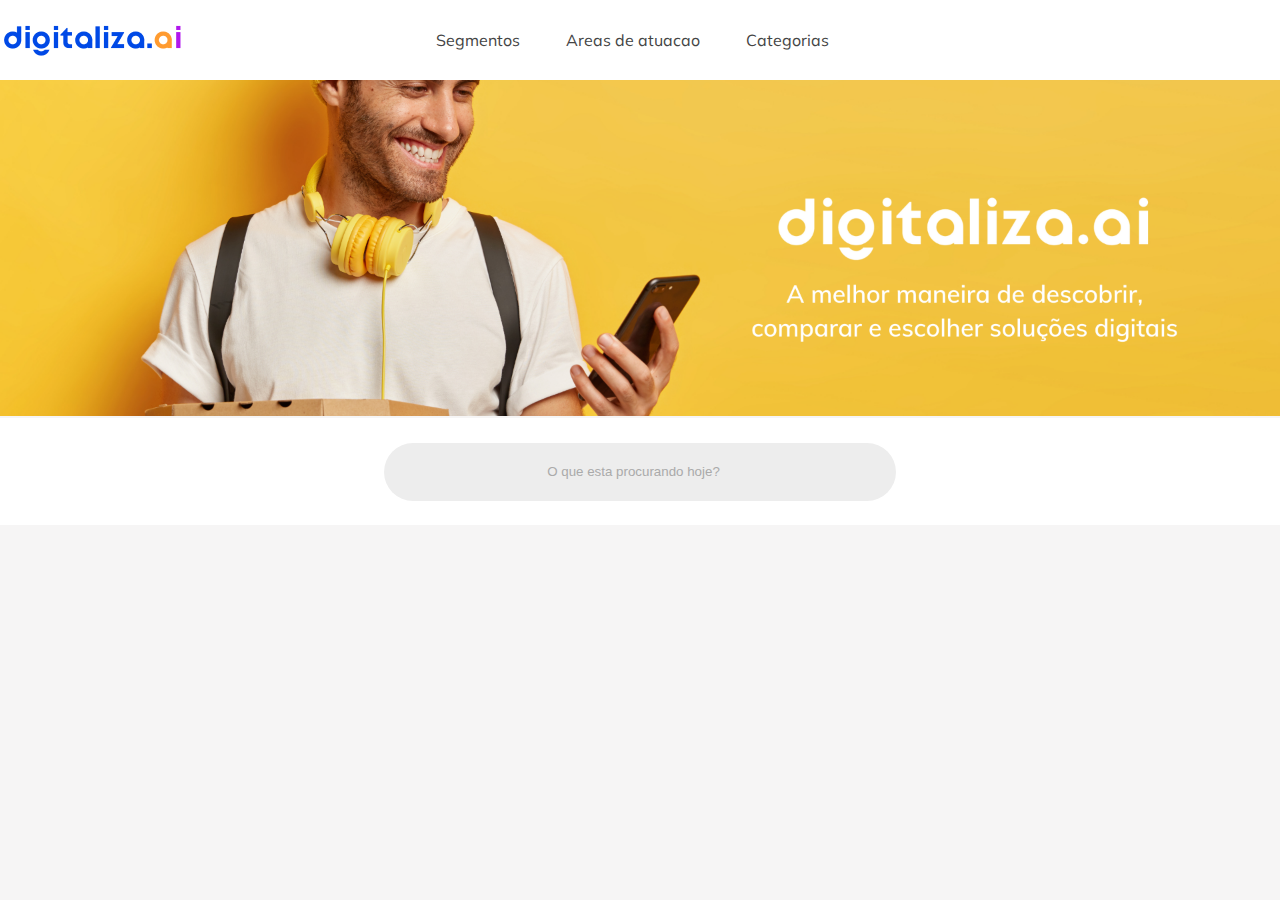
==== index.html @ 350371de "commit inicial" ====
<!DOCTYPE html>
<html lang="en">

<head>
    <meta charset="UTF-8">
    <meta http-equiv="X-UA-Compatible" content="IE=edge">
    <meta name="viewport" content="width=device-width, initial-scale=1.0">
    <title>Home | Digitaliza</title>

    <!-- Link Styles -->
    <link rel="stylesheet" href="reset.css">
    <link rel="stylesheet" href="styles.css">
    <link rel="stylesheet" href="assets/fontawesome/all.css">
    <!-- Fim Link Styles -->

    <!-- Link Google Fonts -->
    <link rel="preconnect" href="https://fonts.googleapis.com">
    <link rel="preconnect" href="https://fonts.gstatic.com" crossorigin>
    <link href="https://fonts.googleapis.com/css2?family=Mulish:wght@300;400;500;600;700&display=swap" rel="stylesheet">
    <link href="https://fonts.googleapis.com/icon?family=Material+Icons" rel="stylesheet">
    <link rel="stylesheet" href="https://cdnjs.cloudflare.com/ajax/libs/font-awesome/6.1.1/css/all.min.css"
        integrity="sha512-KfkfwYDsLkIlwQp6LFnl8zNdLGxu9YAA1QvwINks4PhcElQSvqcyVLLD9aMhXd13uQjoXtEKNosOWaZqXgel0g=="
        crossorigin="anonymous" referrerpolicy="no-referrer" />
    <!-- Link Google Fonts -->

</head>

<body>
    <header>

        <div class="header-top">

            <div class="container">
                <a class="header__logo" href="#"><img src="assets/img/Logo Digitaliza.ai.png" alt=""></a>
                <div class="nav">
                    <h2 class="nav__item">Segmentos</h2>
                    <h2 class="nav__item">Areas de atuacao</h2>
                    <h2 class="nav__item">Categorias</h2>
                </div>

                <div class="menu-usuario">
                    <a href="#" class="menu-usuario__item">
                        <i class=" fa-regular fa-heart"></i></a>
                    <a href="#" class="menu-usuario__item">
                        <i class="fa-regular fa-user"></i></a>
                    <a href="#" class="menu-usuario__item">
                        <i class="fa-solid fa-cart-arrow-down"></i>
                    </a>
                </div>

            </div>
        </div>

    </header>
    <main>
        <div class="hero">
            <img class="hero__imagem" src="assets/img/Hero.png" alt="hero Digitaliza">
        </div>
        <div class="barra-de-busca">
            <input class="barra-de-busca__input" type="search" placeholder="O que esta procurando hoje?" name="busca"
                id="busca">
        </div>
    </main>
</body>

</html>
---- styles.css ----
body {
    font-family: "Mulish", sans-serif;
    font-weight: 400;
    color: var(--cor-fonte-principal);
    background-color: var(--cor-bg);
}
 /* Variavis CSS */
:root {
   
    --cor-bg: #F6F5F5;
    --cor-fonte-principal: #444444;
    --branco: #ffffff;
    --roxo: #B116ED;
    --laranja: #EC994B;
    --azul: #0049E6;
    --cinza-barra-de-busca:#EDEDED;
    --cinza-placeholder:#aaaaaa;
}
/* Fim Variavis CSS */

.header-top {
    display: flex;
    align-items: center;
    justify-content: space-between;
    background-color: var(--branco);
    height: 80px;

}

.container {
    display: flex;
    width: 1400px;
    align-items: center;
    justify-content: center;
    margin: 0  auto;
}


/* NAVEGACAO */
.nav {
    display: flex;
    align-items: center;
    justify-content: center;
    margin: 0 auto;
}

.nav__item {
    margin: 0 15px;
    
}

.nav__item:hover {
    cursor: pointer;
    color: var(--laranja);
}

.nav__item::after {
    font: var(--fa-font-solid);
    content: "\f0d7";
    margin-left: 8px;
    color: #6d6d6d;
}

.nav__item:hover::after {
    color: var(--roxo);
}
/* FIM NAVEGACAO */

/* FIM MENU-USUARIO */
.menu-usuario {
    display: flex;
    justify-content: space-evenly;
    width: 187px;
}

.menu-usuario a {
    color: var(--cor-fonte-principal);
}

.menu-usuario a:hover:first-child {
    color: var(--laranja);
}
.menu-usuario a:hover{
    color: var(--azul);
}
.menu-usuario a:hover:last-child{
    color: var(--roxo);
}
/* FIM MENU-USUARIO */

/* HERO */
.hero__imagem{
    width: 100vw;
   /* size: 100%; */
}
/* FIM HERO */

/* BARRA DE BUSCA */
.barra-de-busca {
        background-color: var(--branco);
        height: 107px;
        /* max-height: 107px; */
        display: flex;
}

.barra-de-busca__input {
    text-align: center;
    /* width: 543px; */
    width: 40vw;
    /* height: 58px; */
    height: 3.625rem;
    margin: auto;
    color: var(--cor-fonte-principal);
    background: var(--cinza-barra-de-busca);
    border-radius: 100px;
    border: none;
}

.barra-de-busca__input:hover{
/* cursor: pointer; */
}

.barra-de-busca__input::placeholder {
    color: var(--cinza-placeholder);
}

.barra-de-busca__input:hover::placeholder {
    font-size: 110%;
}
/* FIMBARRA DE BUSCA */
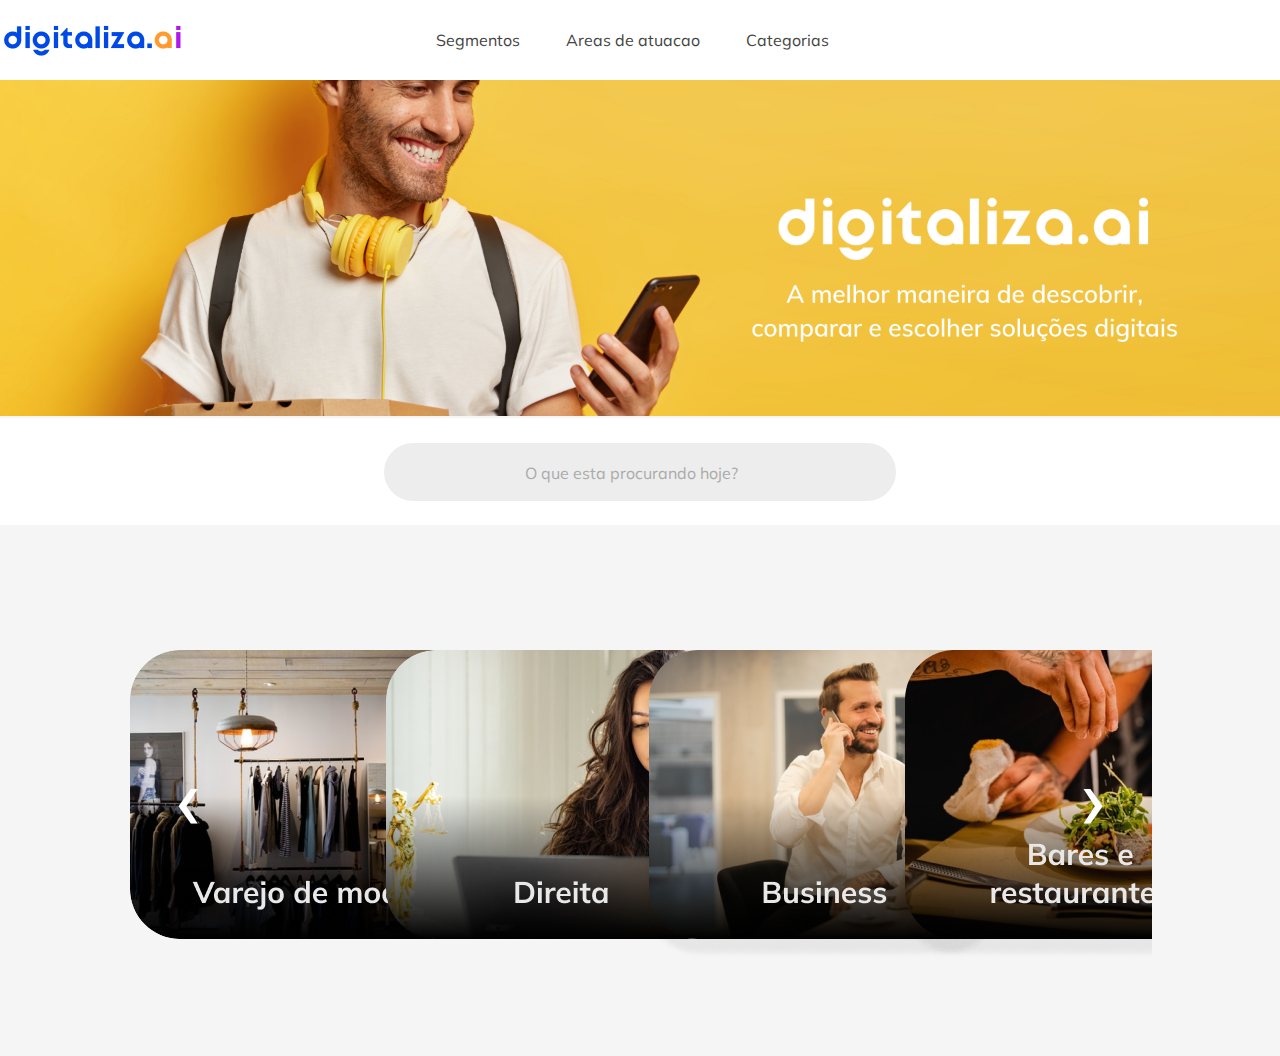
==== commit 90517ffb: "Fiz carrossel 1" ====
--- a/index.html
+++ b/index.html
@@ -60,6 +60,68 @@
             <input class="barra-de-busca__input" type="search" placeholder="O que esta procurando hoje?" name="busca"
                 id="busca">
         </div>
+
+        <!-- CARROSSEL 1 -->
+        <div class="wrapper">
+            <section id="section1">
+                <a href="#section3" class="arrow__btn">‹</a>
+                <div class="item">
+                    <img src="assets/img/Group 10.png" alt="">
+                </div>
+                <div class="item">
+                    <img src="assets/img/Group 11.png" alt="">
+                </div>
+                <div class="item">
+                    <img src="assets/img/Group 12.png" alt="">
+                </div>
+                <div class="item">
+                    <img src="assets/img/Group 8.png" alt="">
+                </div>
+                <div class="item">
+                    <img src="assets/img/Group 9.png" alt="">
+                </div>
+                <a href="#section2" class="arrow__btn">›</a>
+            </section>
+            <section id="section2">
+                <a href="#section1" class="arrow__btn">‹</a>
+                <div class="item">
+                    <img src="assets/img/Group 13.png" alt="">
+                </div>
+                <div class="item">
+                    <img src="assets/img/Group 13.png" alt="">
+                </div>
+                <div class="item">
+                    <img src="assets/img/Group 13.png" alt="">
+                </div>
+                <div class="item">
+                    <img src="assets/img/Group 13.png" alt="">
+                </div>
+                <div class="item">
+                    <img src="assets/img/Group 13.png" alt="">
+                </div>
+                <a href="#section3" class="arrow__btn">›</a>
+            </section>
+            <section id="section3">
+                <a href="#section2" class="arrow__btn">‹</a>
+                <div class="item">
+                    <img src="assets/img/Group 14.png" alt="">
+                </div>
+                <div class="item">
+                    <img src="assets/img/Group 14.png" alt="">
+                </div>
+                <div class="item">
+                    <img src="assets/img/Group 14.png" alt="">
+                </div>
+                <div class="item">
+                    <img src="assets/img/Group 14.png" alt="">
+                </div>
+                <div class="item">
+                    <img src="assets/img/Group 14.png" alt="">
+                </div>
+                <a href="#section1" class="arrow__btn">›</a>
+            </section>
+        </div>
+        <!-- FIM CARROSSEL 1 -->
     </main>
 </body>
 
--- a/styles.css
+++ b/styles.css
@@ -1,3 +1,6 @@
+html {
+    scroll-behavior: smooth;
+}
 body {
     font-family: "Mulish", sans-serif;
     font-weight: 400;
@@ -6,7 +9,8 @@
 }
  /* Variavis CSS */
 :root {
-   
+    
+    --fonte-principal: font-family: "Mulish", sans-serif;
     --cor-bg: #F6F5F5;
     --cor-fonte-principal: #444444;
     --branco: #ffffff;
@@ -78,10 +82,10 @@
 }
 
 .menu-usuario a:hover:first-child {
-    color: var(--laranja);
+    color: var(--azul);
 }
 .menu-usuario a:hover{
-    color: var(--azul);
+    color: var(--laranja);
 }
 .menu-usuario a:hover:last-child{
     color: var(--roxo);
@@ -114,17 +118,81 @@
     background: var(--cinza-barra-de-busca);
     border-radius: 100px;
     border: none;
+    font-family: var(--fonte-principal);
+    font-size: 1.2rem;
 }
 
-.barra-de-busca__input:hover{
-/* cursor: pointer; */
-}
 
 .barra-de-busca__input::placeholder {
+    font-family: var(--fonte-principal);
     color: var(--cinza-placeholder);
+    font-size: 1rem;
 }
 
 .barra-de-busca__input:hover::placeholder {
-    font-size: 110%;
+    font-size: 1.2rem;
 }
-/* FIMBARRA DE BUSCA */+/* FIMBARRA DE BUSCA */
+
+/* CARROSSEL 1 */
+.wrapper {
+    width: 80vw;
+    margin: 0 auto;
+    display: grid;
+    grid-template-columns: repeat(3, 100%);
+    overflow: hidden;
+    scroll-behavior: smooth;
+    margin-top: 30px;
+    padding: 15px 0;
+   }
+   .wrapper section {
+    width: 100%;
+    position: relative;
+    display: grid;
+    grid-template-columns: repeat(5, 25%);
+    margin: 80px 0;
+   }
+   .wrapper section .item {
+    padding: 0 2px;
+    transition: 250ms all;
+    border-radius: 50px;
+   }
+
+.wrapper section .item img {
+    border-radius: 50px;
+}
+
+   .wrapper section .item:hover {
+    /* padding: 0 16px; */
+    transform: scale(1.05);
+    cursor: pointer;
+   }
+   .wrapper section a {
+    position: absolute;
+    color: #fff;
+    text-decoration: none;
+    font-size: 6em;
+    background: black;
+    width: 80px;
+    padding: 20px;
+    text-align: center;
+    z-index: 1;
+   }
+   .wrapper section a:nth-of-type(1) {
+    top: 25%;
+    bottom: 0;
+    left: 0;
+    background: transparent;
+   }
+   .wrapper section a:nth-of-type(2) {
+    top: 25%;
+    bottom: 0;
+    right: 0;
+    background: transparent;
+   }
+   @media only screen and (max-width: 600px) {
+    a.arrow__btn {
+    display: none;
+    }
+   }
+/* FIM CARROSSEL 1 */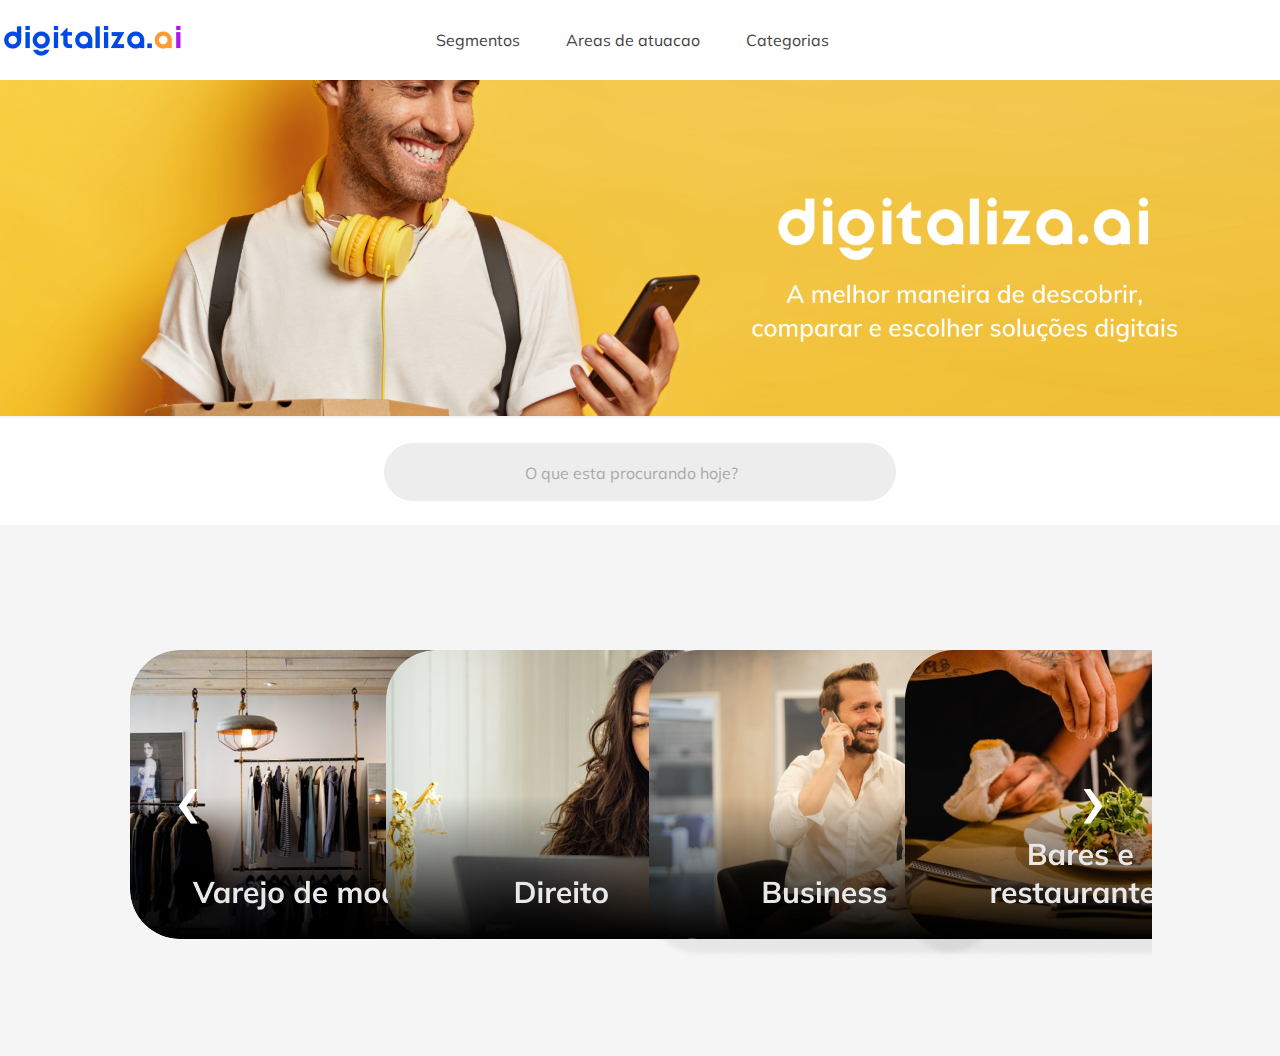
==== commit 87dbf1d5: "space" ====
--- a/index.html
+++ b/index.html
@@ -123,6 +123,7 @@
         </div>
         <!-- FIM CARROSSEL 1 -->
     </main>
+
 </body>
 
 </html>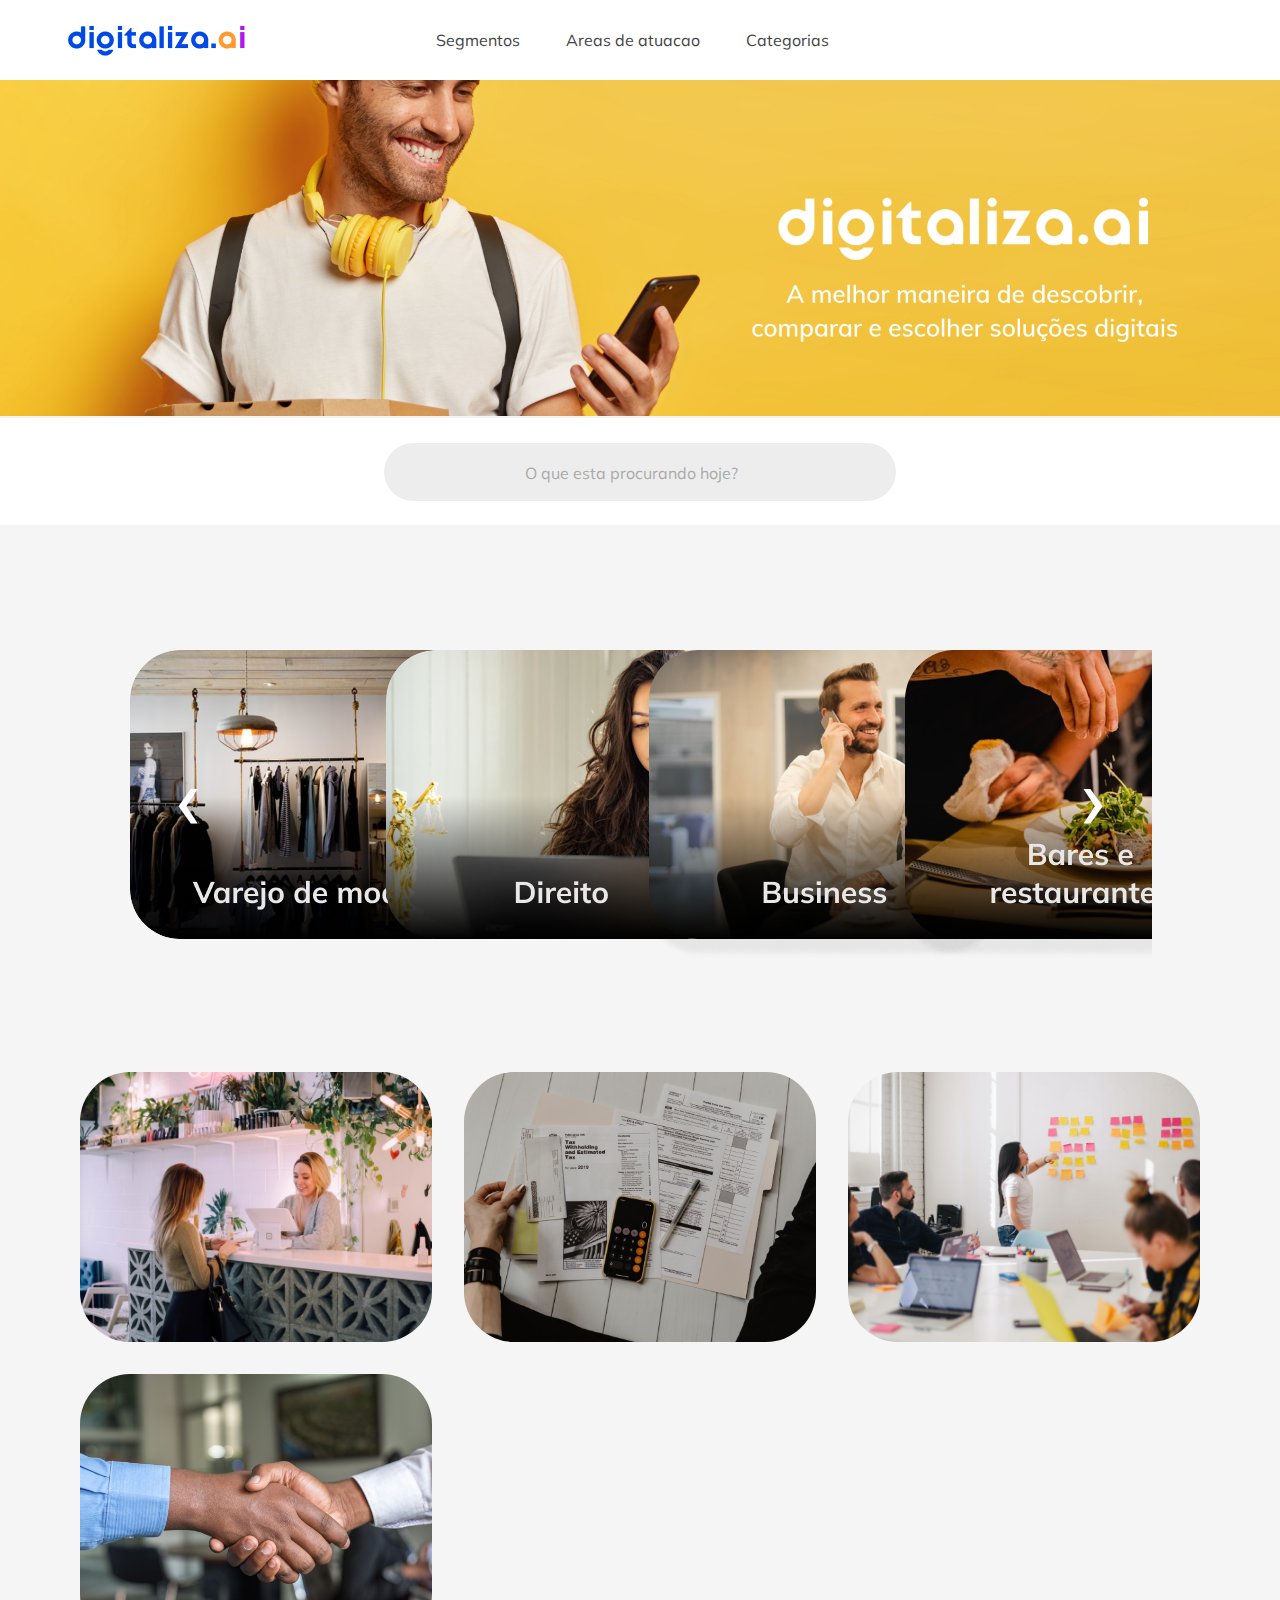
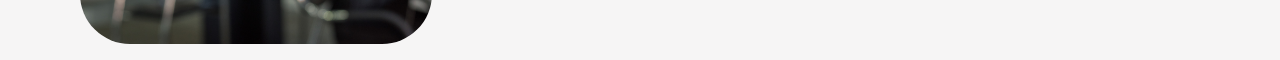
==== commit 21b52aea: "Fiz Carrossel 2" ====
--- a/index.html
+++ b/index.html
@@ -122,8 +122,35 @@
             </section>
         </div>
         <!-- FIM CARROSSEL 1 -->
+        <!--  CARROSSEL 2 -->
+        <div class="container">
+            <div class="panel " style="background-image: url('assets/img/foto_vendas.jpg');">
+                <h3>Vendas</h3>
+            </div>
+            <div class="panel " style="background-image: url('assets/img/foto_contabilidade.jpg');">
+                <h3>Contabilidade</h3>
+            </div>
+            <div class="panel " style="background-image: url('assets/img/foto_marketing.jpg');">
+                <h3>Marketing</h3>
+            </div>
+
+
+            <div class="container">
+                <div class="panel " style="background-image: url('assets/img/foto_rh.jpg');">
+                    <h3>Recursos Humanos</h3>
+                </div>
+                <div class="panel " style="background-image: url('assets/img/foto_tecnologia.jpg');">
+                    <h3>Tecnologia</h3>
+                </div>
+                <div class="panel " style="background-image: url('assets/img/foto_hotel.jpg');">
+                    <h3>Hotelaria</h3>
+                </div>
+            </div>
+            <!-- FIM CARROSSEL 2 -->
+
     </main>
 
+    <script src="main.js"></script>
 </body>
 
 </html>--- a/styles.css
+++ b/styles.css
@@ -50,7 +50,7 @@
 
 .nav__item {
     margin: 0 15px;
-    
+    transition: all 250ms;
 }
 
 .nav__item:hover {
@@ -79,6 +79,7 @@
 
 .menu-usuario a {
     color: var(--cor-fonte-principal);
+    transition: all 250ms;
 }
 
 .menu-usuario a:hover:first-child {
@@ -120,6 +121,7 @@
     border: none;
     font-family: var(--fonte-principal);
     font-size: 1.2rem;
+    transition: all 250ms;
 }
 
 
@@ -127,10 +129,12 @@
     font-family: var(--fonte-principal);
     color: var(--cinza-placeholder);
     font-size: 1rem;
+    transition: all 250ms;
 }
 
 .barra-de-busca__input:hover::placeholder {
     font-size: 1.2rem;
+    transition: all 250ms;
 }
 /* FIMBARRA DE BUSCA */
 
@@ -195,4 +199,52 @@
     display: none;
     }
    }
-/* FIM CARROSSEL 1 */+/* FIM CARROSSEL 1 */
+/*  CARROSSEL 2 */
+.container {
+    display: flex;
+    flex-wrap: wrap;
+    width: 90vw;;
+}
+.panel {
+    background-size: cover;
+    background-position: center;
+    background-repeat: no-repeat;
+    height: 30vh;
+    border-radius: 50px;
+    color: #fff;
+    cursor: pointer;
+    flex: 3;
+    margin: 16px;
+    position: relative;
+    transition: flex 0.7s ease-in;
+}
+
+.panel h3 {
+    font-size: 32px;
+    position: absolute;
+    bottom: 20px;
+    left: 20px;
+    margin: 0;
+    opacity: 0;
+    text-shadow: 2px 2px 16px #1f1f1f;
+}
+.panel.active {
+    flex: 5;
+}
+.panel.active h3 {
+    opacity: 1;
+    transition: opacity 0.3s ease-in 0.4s;
+}
+
+@media(max-width: 480px) {
+    .container {
+        width: 100vw;
+    }
+
+    .panel:nth-of-type(4),
+    .panel:nth-of-type(5) {
+        display: none;
+    }
+}
+/*  CARROSSEL 2 */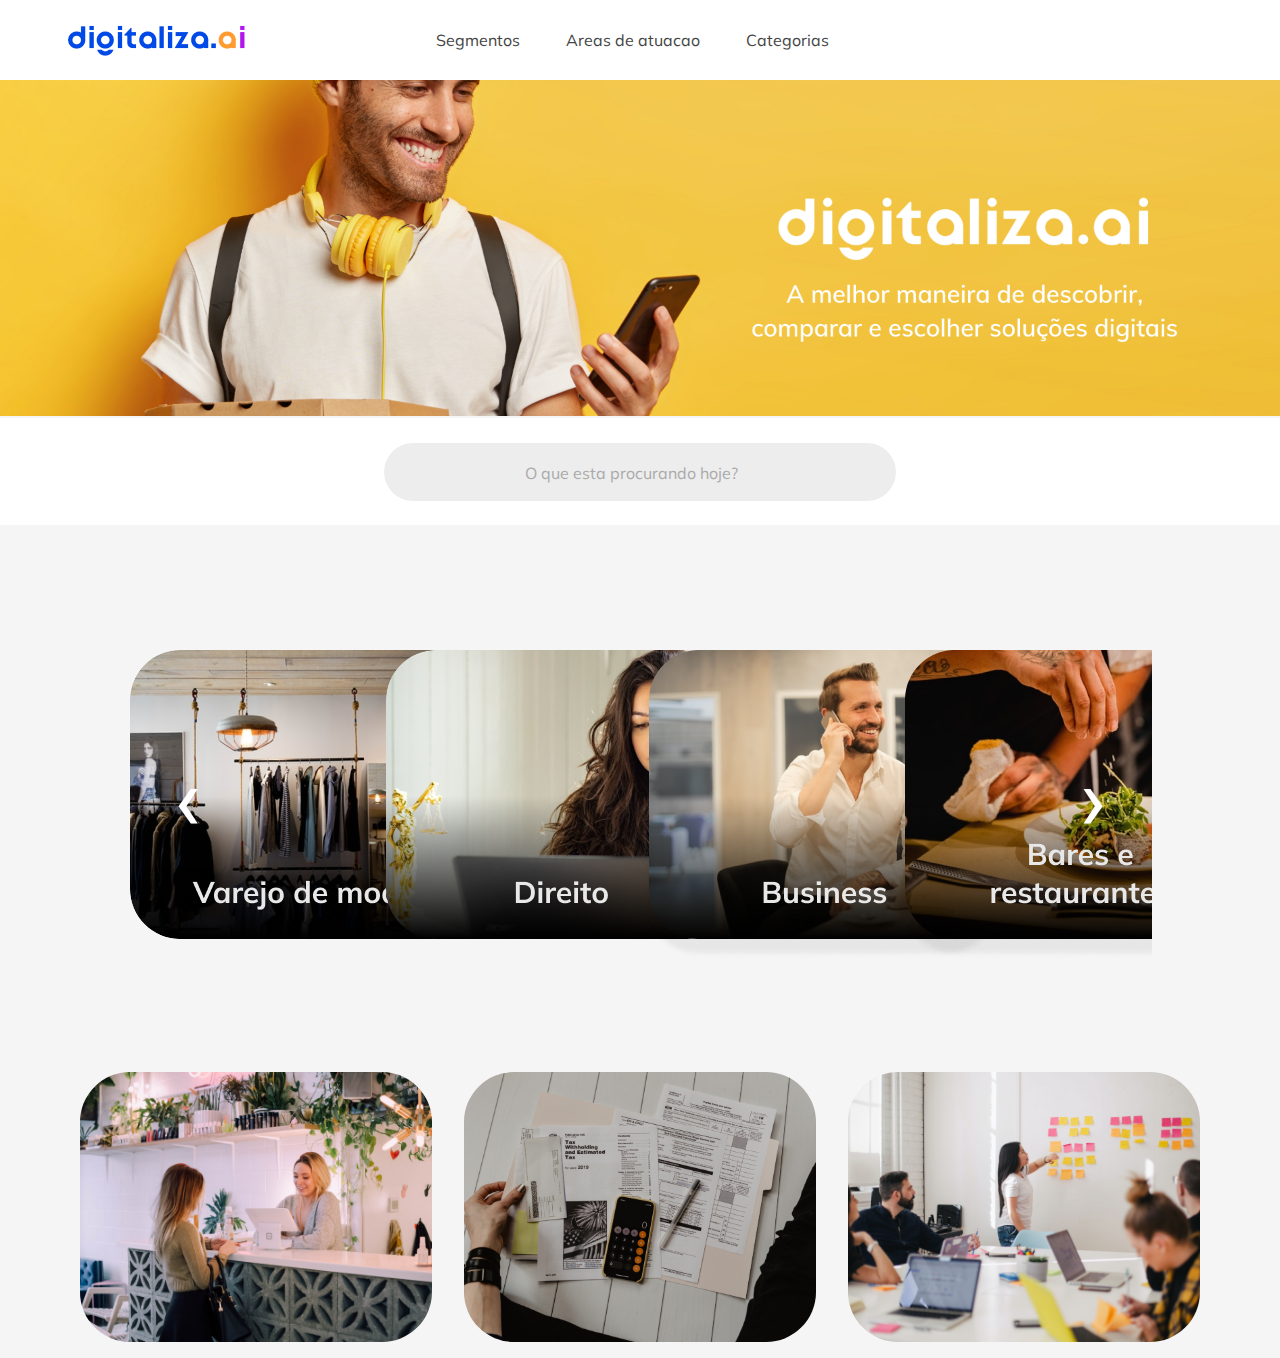
==== commit 61037a7d: "comentei carrossel2 segunda parte" ====
--- a/index.html
+++ b/index.html
@@ -135,7 +135,7 @@
             </div>
 
 
-            <div class="container">
+            <!-- <div class="container">
                 <div class="panel " style="background-image: url('assets/img/foto_rh.jpg');">
                     <h3>Recursos Humanos</h3>
                 </div>
@@ -145,7 +145,7 @@
                 <div class="panel " style="background-image: url('assets/img/foto_hotel.jpg');">
                     <h3>Hotelaria</h3>
                 </div>
-            </div>
+            </div> -->
             <!-- FIM CARROSSEL 2 -->
 
     </main>
